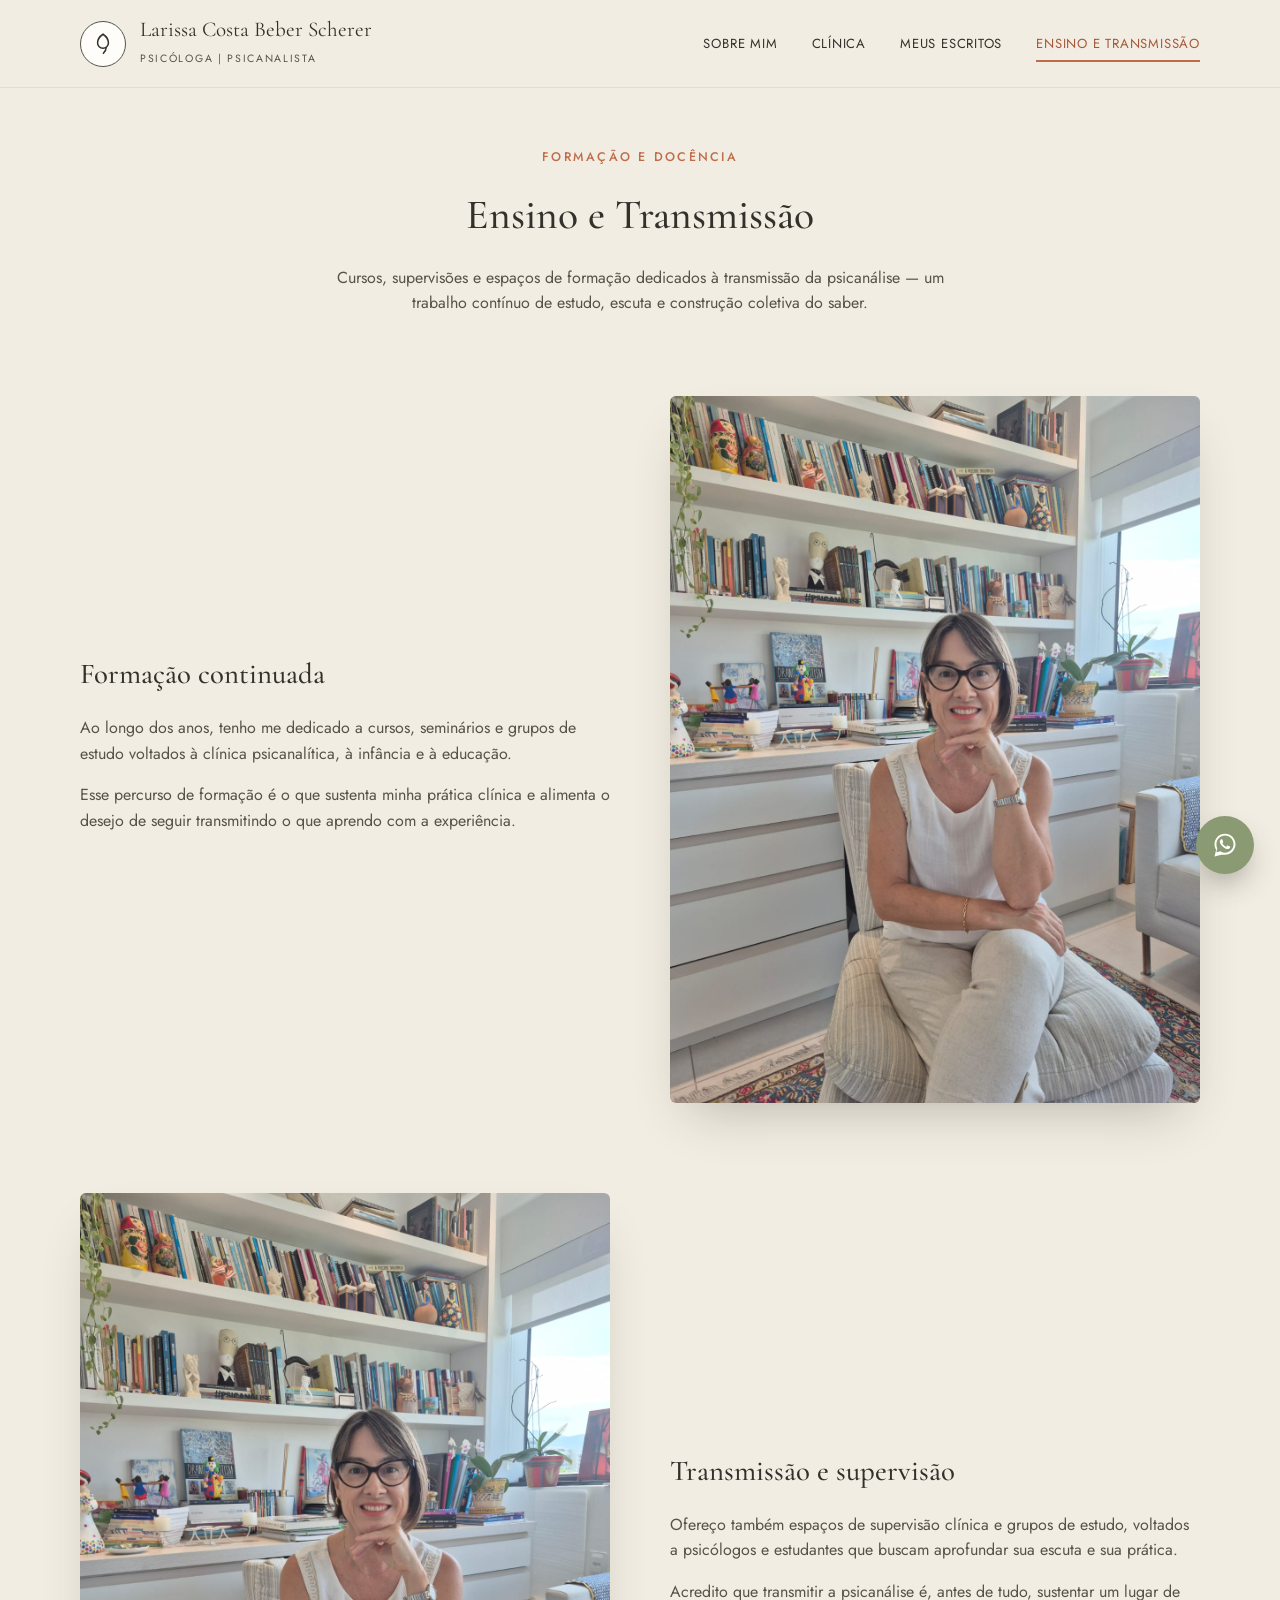
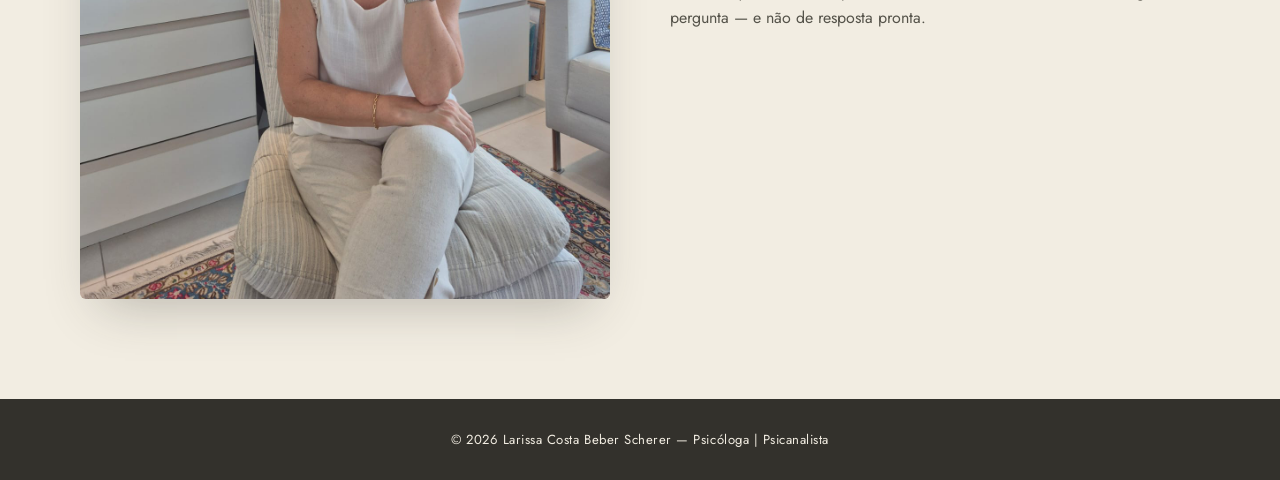
==== ensino-transmissao.html @ 965fe055 "feat: phase one" ====
<!DOCTYPE html>
<html lang="pt-BR">
<head>
<meta charset="UTF-8">
<meta name="viewport" content="width=device-width, initial-scale=1.0">
<title>Ensino e Transmissão | Larissa Costa Beber Scherer</title>
<link rel="preconnect" href="https://fonts.googleapis.com">
<link href="https://fonts.googleapis.com/css2?family=Cormorant+Garamond:ital,wght@0,400;0,500;0,600;1,400;1,500&family=Jost:wght@300;400;500;600&display=swap" rel="stylesheet">
<link rel="stylesheet" href="style.css">
</head>
<body>

<header class="site-header">
  <div class="header-inner">
    <!-- ============ ESPAÇO PARA A LOGO ============ -->
    <a href="index.html" class="logo">
      <span class="logo-mark">
        <svg viewBox="0 0 24 24" fill="none" stroke="#33312c" stroke-width="1.4"><path d="M12 3c-3 2-5 5-5 8a5 5 0 0010 0c0-3-2-6-5-8z"/><path d="M12 21c2-2 3-4 3-6"/></svg>
      </span>
      <span class="logo-text">
        <span class="nome">Larissa Costa Beber Scherer</span><br>
        <span class="titulo">Psicóloga | Psicanalista</span>
      </span>
    </a>

    <nav class="main-nav">
      <a href="index.html#sobre">Sobre mim</a>
      <a href="index.html#clinica">Clínica</a>
      <a href="index.html#escritos">Meus escritos</a>
      <a href="ensino-transmissao.html" class="active">Ensino e Transmissão</a>
    </nav>

    <button class="nav-toggle" aria-label="Abrir menu">
      <span></span><span></span><span></span>
    </button>
  </div>
</header>

<!-- ===================== TÍTULO DA PÁGINA ===================== -->
<section class="pagina-hero">
  <div class="container">
    <span class="eyebrow">Formação e docência</span>
    <h1>Ensino e Transmissão</h1>
    <p class="lead">Cursos, supervisões e espaços de formação dedicados à transmissão da psicanálise — um trabalho contínuo de estudo, escuta e construção coletiva do saber.</p>
  </div>
</section>

<section class="ensino-conteudo">
  <div class="container">

    <!-- Linha 1: texto à esquerda / imagem em cima à direita -->
    <div class="ensino-linha">
      <div class="texto">
        <h2>Formação continuada</h2>
        <p>Ao longo dos anos, tenho me dedicado a cursos, seminários e grupos de estudo voltados à clínica psicanalítica, à infância e à educação.</p>
        <p>Esse percurso de formação é o que sustenta minha prática clínica e alimenta o desejo de seguir transmitindo o que aprendo com a experiência.</p>
      </div>

      <!-- ============ ESPAÇO PARA IMAGEM 1 (em cima, à direita) ============ -->
      <div class="imagem-box">
        <img src="larissa.jpg" alt="Curso ou palestra ministrada por Larissa">
      </div>
    </div>

    <!-- Linha 2: imagem embaixo à esquerda / texto à direita -->
    <div class="ensino-linha inverte">
      <div class="texto">
        <h2>Transmissão e supervisão</h2>
        <p>Ofereço também espaços de supervisão clínica e grupos de estudo, voltados a psicólogos e estudantes que buscam aprofundar sua escuta e sua prática.</p>
        <p>Acredito que transmitir a psicanálise é, antes de tudo, sustentar um lugar de pergunta — e não de resposta pronta.</p>
      </div>

      <!-- ============ ESPAÇO PARA IMAGEM 2 (embaixo, à esquerda) ============ -->
      <div class="imagem-box">
        <img src="larissa.jpg" alt="Grupo de estudos ou supervisão">
      </div>
    </div>

  </div>
</section>

<footer>
  &copy; <span id="ano"></span> Larissa Costa Beber Scherer — Psicóloga | Psicanalista
</footer>

<!-- Botão flutuante do WhatsApp -->
<a class="whatsapp-float" href="https://wa.me/5521999880693?text=Ol%C3%A1%2C%20gostaria%20de%20agendar%20uma%20consulta" target="_blank" rel="noopener" aria-label="Conversar no WhatsApp">
  <svg viewBox="0 0 32 32"><path d="M16.001 3C9.373 3 4 8.373 4 15c0 2.386.694 4.61 1.902 6.487L4 29l7.72-1.879A11.94 11.94 0 0016 27c6.628 0 12-5.373 12-12S22.629 3 16.001 3zm0 21.75a9.71 9.71 0 01-4.951-1.353l-.355-.21-4.583 1.116 1.128-4.463-.232-.366A9.716 9.716 0 016.25 15c0-5.376 4.375-9.75 9.751-9.75 5.375 0 9.75 4.374 9.75 9.75s-4.375 9.75-9.75 9.75zm5.361-7.302c-.294-.147-1.738-.858-2.008-.956-.27-.098-.466-.147-.663.147-.196.294-.76.955-.932 1.152-.171.196-.343.221-.637.074-.294-.147-1.241-.457-2.364-1.458-.874-.78-1.464-1.743-1.636-2.037-.171-.294-.018-.453.129-.6.132-.132.294-.343.441-.515.147-.171.196-.294.294-.49.098-.196.049-.368-.025-.515-.074-.147-.663-1.6-.909-2.19-.24-.575-.484-.497-.663-.506l-.564-.01c-.196 0-.515.074-.785.368-.27.294-1.03 1.007-1.03 2.456 0 1.449 1.055 2.85 1.202 3.046.147.196 2.077 3.172 5.034 4.447.703.303 1.252.484 1.68.62.706.225 1.348.193 1.856.117.566-.084 1.738-.71 1.983-1.396.245-.686.245-1.274.171-1.396-.073-.123-.269-.196-.563-.343z"/></svg>
</a>

<script src="script.js"></script>
<script>document.getElementById("ano").textContent = new Date().getFullYear();</script>
</body>
</html>
---- style.css ----
/* ============================================
   Larissa Costa Beber Scherer — Psicóloga | Psicanalista
   Paleta: creme, terracota, verde-oliva, carvão
   ============================================ */

:root {
  --creme: #f2ede2;
  --creme-escuro: #e8e0d0;
  --areia: #ddd2b8;
  --carvao: #33312c;
  --carvao-suave: #55534a;
  --terracota: #bf6c4a;
  --terracota-escuro: #a5583a;
  --oliva: #8a9a72;
  --oliva-escuro: #6d7f5a;
  --branco: #fffdf9;

  --fonte-display: "Cormorant Garamond", Georgia, serif;
  --fonte-corpo: "Jost", "Segoe UI", Arial, sans-serif;

  --largura-max: 1200px;
}

* { box-sizing: border-box; }

html { scroll-behavior: smooth; }

body {
  margin: 0;
  font-family: var(--fonte-corpo);
  color: var(--carvao);
  background: var(--creme);
  line-height: 1.6;
  -webkit-font-smoothing: antialiased;
}

img { max-width: 100%; display: block; }

a { color: inherit; text-decoration: none; }

.container {
  max-width: var(--largura-max);
  margin: 0 auto;
  padding: 0 40px;
}

.eyebrow {
  font-family: var(--fonte-corpo);
  font-size: 0.78rem;
  letter-spacing: 0.18em;
  text-transform: uppercase;
  color: var(--terracota);
  font-weight: 500;
}

h1, h2, h3 {
  font-family: var(--fonte-display);
  font-weight: 500;
  color: var(--carvao);
  margin: 0;
}

/* ===================== HEADER ===================== */

.site-header {
  position: sticky;
  top: 0;
  z-index: 50;
  background: var(--creme);
  border-bottom: 1px solid rgba(51,49,44,0.08);
}

.header-inner {
  max-width: var(--largura-max);
  margin: 0 auto;
  padding: 18px 40px;
  display: flex;
  align-items: center;
  justify-content: space-between;
  gap: 24px;
}

/* Espaço reservado para a logo */
.logo {
  display: flex;
  align-items: center;
  gap: 14px;
}

.logo-mark {
  width: 46px;
  height: 46px;
  border-radius: 50%;
  border: 1.5px solid var(--carvao-suave);
  display: flex;
  align-items: center;
  justify-content: center;
  flex-shrink: 0;
  overflow: hidden;
  background: var(--branco);
}

.logo-mark img {
  width: 100%;
  height: 100%;
  object-fit: cover;
}

.logo-mark svg { width: 26px; height: 26px; }

.logo-text .nome {
  font-family: var(--fonte-display);
  font-size: 1.32rem;
  line-height: 1.1;
}

.logo-text .titulo {
  font-size: 0.66rem;
  letter-spacing: 0.16em;
  color: var(--carvao-suave);
  text-transform: uppercase;
}

nav.main-nav {
  display: flex;
  align-items: center;
  gap: 34px;
}

nav.main-nav a {
  font-size: 0.82rem;
  letter-spacing: 0.06em;
  text-transform: uppercase;
  color: var(--carvao);
  position: relative;
  padding: 4px 0;
}

nav.main-nav a::after {
  content: "";
  position: absolute;
  left: 0; right: 0; bottom: -4px;
  height: 2px;
  background: var(--terracota);
  transform: scaleX(0);
  transform-origin: left;
  transition: transform 0.25s ease;
}

nav.main-nav a:hover::after,
nav.main-nav a.active::after {
  transform: scaleX(1);
}

nav.main-nav a.active { color: var(--terracota-escuro); }

.nav-toggle {
  display: none;
  background: none;
  border: none;
  cursor: pointer;
  padding: 8px;
}

.nav-toggle span {
  display: block;
  width: 24px;
  height: 2px;
  background: var(--carvao);
  margin: 5px 0;
  transition: 0.25s;
}

/* ===================== BOTÕES ===================== */

.btn {
  display: inline-flex;
  align-items: center;
  gap: 8px;
  padding: 13px 28px;
  border-radius: 4px;
  font-size: 0.82rem;
  letter-spacing: 0.06em;
  text-transform: uppercase;
  font-weight: 500;
  cursor: pointer;
  border: 1.5px solid transparent;
  transition: all 0.2s ease;
}

.btn-primary {
  background: var(--terracota);
  color: var(--branco);
}
.btn-primary:hover { background: var(--terracota-escuro); }

.btn-outline {
  border-color: var(--carvao);
  color: var(--carvao);
  background: transparent;
}
.btn-outline:hover { background: var(--carvao); color: var(--branco); }

.btn-whatsapp {
  background: var(--oliva);
  color: var(--branco);
}
.btn-whatsapp:hover { background: var(--oliva-escuro); }

.btn-whatsapp svg { width: 17px; height: 17px; }

/* ===================== HERO ===================== */

.hero {
  position: relative;
  overflow: hidden;
  padding: 90px 0 70px;
}

.hero-decor {
  position: absolute;
  right: -80px;
  top: -60px;
  width: 480px;
  height: 480px;
  opacity: 0.5;
  z-index: 0;
  pointer-events: none;
}

.hero-inner {
  position: relative;
  z-index: 1;
  display: grid;
  grid-template-columns: 1.1fr 0.9fr;
  gap: 60px;
  align-items: center;
}

.hero-copy .eyebrow { margin-bottom: 18px; display: block; }

.hero-copy h1 {
  font-size: 3.1rem;
  line-height: 1.15;
  margin-bottom: 22px;
}

.hero-copy p.lead {
  font-size: 1.05rem;
  color: var(--terracota-escuro);
  max-width: 460px;
  margin-bottom: 34px;
}

.hero-actions {
  display: flex;
  gap: 16px;
  flex-wrap: wrap;
}

/* Espaço para a foto da Larissa */
.hero-photo {
  position: relative;
}

.hero-photo .frame {
  border-radius: 6px;
  overflow: hidden;
  box-shadow: 0 30px 60px -20px rgba(51,49,44,0.35);
  aspect-ratio: 5 / 6;
}

.hero-photo .quote-card {
  position: absolute;
  left: -70px;
  bottom: -30px;
  background: var(--branco);
  padding: 26px 28px;
  max-width: 280px;
  border-radius: 4px;
  box-shadow: 0 20px 40px -15px rgba(51,49,44,0.25);
}

.hero-photo .quote-card .aspas {
  font-family: var(--fonte-display);
  font-size: 2.6rem;
  color: var(--oliva);
  line-height: 0.4;
  display: block;
  margin-bottom: 10px;
}

.hero-photo .quote-card p {
  font-family: var(--fonte-display);
  font-style: italic;
  font-size: 1.02rem;
  line-height: 1.5;
  margin: 0;
  color: var(--carvao-suave);
}

/* ===================== SEÇÕES GERAIS ===================== */

section { padding: 90px 0; }

.section-title {
  text-align: center;
  margin-bottom: 50px;
}

.section-title .eyebrow { display: block; margin-bottom: 10px; }

.section-title h2 { font-size: 2.1rem; }

/* ===================== ATENDIMENTO / CLÍNICA ===================== */

.atendimento { background: var(--creme-escuro); }

.cards-grid {
  display: grid;
  grid-template-columns: repeat(3, 1fr);
  gap: 26px;
}

.card {
  background: var(--branco);
  border-radius: 6px;
  padding: 30px;
  display: flex;
  gap: 20px;
  align-items: flex-start;
  transition: transform 0.25s ease, box-shadow 0.25s ease;
}

.card:hover {
  transform: translateY(-4px);
  box-shadow: 0 20px 40px -20px rgba(51,49,44,0.25);
}

.card .icon {
  width: 56px;
  height: 56px;
  border-radius: 50%;
  border: 1.5px solid var(--terracota);
  display: flex;
  align-items: center;
  justify-content: center;
  flex-shrink: 0;
}

.card .icon svg { width: 26px; height: 26px; stroke: var(--terracota); }

.card h3 { font-size: 1.2rem; margin-bottom: 8px; }
.card p { margin: 0; font-size: 0.92rem; color: var(--carvao-suave); }

/* ===================== SOBRE MIM ===================== */

.sobre .container {
  display: grid;
  grid-template-columns: 0.85fr 1.15fr;
  gap: 60px;
  align-items: center;
}

.sobre .imagem-box {
  border-radius: 6px;
  overflow: hidden;
  aspect-ratio: 4/5;
}

/* Garante que imagem OU vídeo preencham a caixa do mesmo jeito */
.imagem-box img,
.imagem-box video {
  width: 100%;
  height: 100%;
  object-fit: cover;
  display: block;
  background: var(--carvao);
}

.sobre p { color: var(--carvao-suave); margin-bottom: 16px; }

/* ===================== ESCRITOS ===================== */

.escritos { background: var(--creme-escuro); }

.escritos-grid {
  display: grid;
  grid-template-columns: 1fr 1fr;
  gap: 60px;
  align-items: center;
}

.escritos-copy p { color: var(--carvao-suave); margin-bottom: 26px; }

.livros {
  display: flex;
  gap: 16px;
  align-items: flex-end;
  justify-content: center;
}

.livro {
  width: 120px;
  height: 260px;
  border-radius: 3px 8px 8px 3px;
  box-shadow: 4px 6px 18px rgba(0,0,0,0.25);
  display: flex;
  align-items: flex-end;
  padding: 18px 14px;
  color: var(--branco);
  font-family: var(--fonte-display);
  font-size: 1.05rem;
  line-height: 1.25;
}

.livro.a { background: #4d6a73; }
.livro.b { background: #d8cdb8; color: var(--carvao); height: 230px; }
.livro.c { background: var(--terracota); height: 245px; }

/* ===================== CONTATO ===================== */

.contato { position: relative; overflow: hidden; }

.contato .container {
  display: grid;
  grid-template-columns: 1fr 1fr;
  gap: 60px;
  position: relative;
  z-index: 1;
}

.contato-lista {
  list-style: none;
  padding: 0;
  margin: 24px 0 30px;
}

.contato-lista li {
  display: flex;
  align-items: center;
  gap: 14px;
  margin-bottom: 16px;
  font-size: 0.95rem;
}

.contato-lista svg { width: 20px; height: 20px; stroke: var(--terracota); flex-shrink: 0; }

.redes { display: flex; gap: 22px; margin-top: 10px; }
.redes a { display: flex; align-items: center; gap: 8px; font-size: 0.9rem; }
.redes svg { width: 20px; height: 20px; stroke: var(--carvao); }

/* ===================== FOOTER ===================== */

footer {
  background: var(--carvao);
  color: var(--creme);
  padding: 30px 0;
  text-align: center;
  font-size: 0.82rem;
  letter-spacing: 0.04em;
}

/* ===================== WHATSAPP FLUTUANTE ===================== */

.whatsapp-float {
  position: fixed;
  right: 26px;
  bottom: 26px;
  width: 58px;
  height: 58px;
  border-radius: 50%;
  background: var(--oliva);
  display: flex;
  align-items: center;
  justify-content: center;
  box-shadow: 0 14px 30px -8px rgba(51,49,44,0.45);
  z-index: 60;
  transition: transform 0.2s ease, background 0.2s ease;
}

.whatsapp-float:hover { transform: scale(1.06); background: var(--oliva-escuro); }
.whatsapp-float svg { width: 28px; height: 28px; fill: var(--branco); }

/* ===================== PÁGINA: ENSINO E TRANSMISSÃO ===================== */

.pagina-hero {
  padding: 60px 0 20px;
  text-align: center;
}

.pagina-hero .eyebrow { display: block; margin-bottom: 14px; }
.pagina-hero h1 { font-size: 2.6rem; margin-bottom: 16px; }
.pagina-hero .lead {
  max-width: 620px;
  margin: 0 auto;
  color: var(--carvao-suave);
}

.ensino-conteudo { padding: 60px 0 100px; }

.ensino-linha {
  display: grid;
  grid-template-columns: 1fr 1fr;
  gap: 60px;
  align-items: center;
  margin-bottom: 90px;
}

.ensino-linha:last-child { margin-bottom: 0; }

.ensino-linha .texto h2 {
  font-size: 1.8rem;
  margin-bottom: 18px;
}

.ensino-linha .texto p {
  color: var(--carvao-suave);
  margin-bottom: 14px;
}

.ensino-linha .imagem-box {
  border-radius: 6px;
  overflow: hidden;
  box-shadow: 0 25px 50px -20px rgba(51,49,44,0.3);
}

/* imagem 1: em cima, à direita -> ordem natural (texto esq / imagem dir) */
/* imagem 2: embaixo, à esquerda -> inverte ordem em telas grandes */
.ensino-linha.inverte .texto { order: 2; }
.ensino-linha.inverte .imagem-box { order: 1; }

/* ===================== RESPONSIVO ===================== */

@media (max-width: 980px) {
  .hero-inner { grid-template-columns: 1fr; }
  .hero-photo { order: -1; max-width: 420px; margin: 0 auto; }
  .hero-photo .quote-card { position: static; margin-top: 20px; max-width: 100%; }
  .sobre .container,
  .escritos-grid,
  .contato .container,
  .ensino-linha {
    grid-template-columns: 1fr !important;
  }
  .ensino-linha.inverte .texto,
  .ensino-linha.inverte .imagem-box { order: initial; }
  .cards-grid { grid-template-columns: 1fr; }
}

@media (max-width: 860px) {
  nav.main-nav {
    position: fixed;
    top: 82px;
    left: 0;
    right: 0;
    background: var(--creme);
    flex-direction: column;
    padding: 26px 40px;
    gap: 22px;
    border-bottom: 1px solid rgba(51,49,44,0.1);
    transform: translateY(-130%);
    opacity: 0;
    transition: all 0.3s ease;
    z-index: 40;
  }
  nav.main-nav.aberto { transform: translateY(0); opacity: 1; }
  .nav-toggle { display: block; }
  .hero-copy h1 { font-size: 2.3rem; }
  .header-inner { padding: 16px 24px; }
  .container { padding: 0 24px; }
}
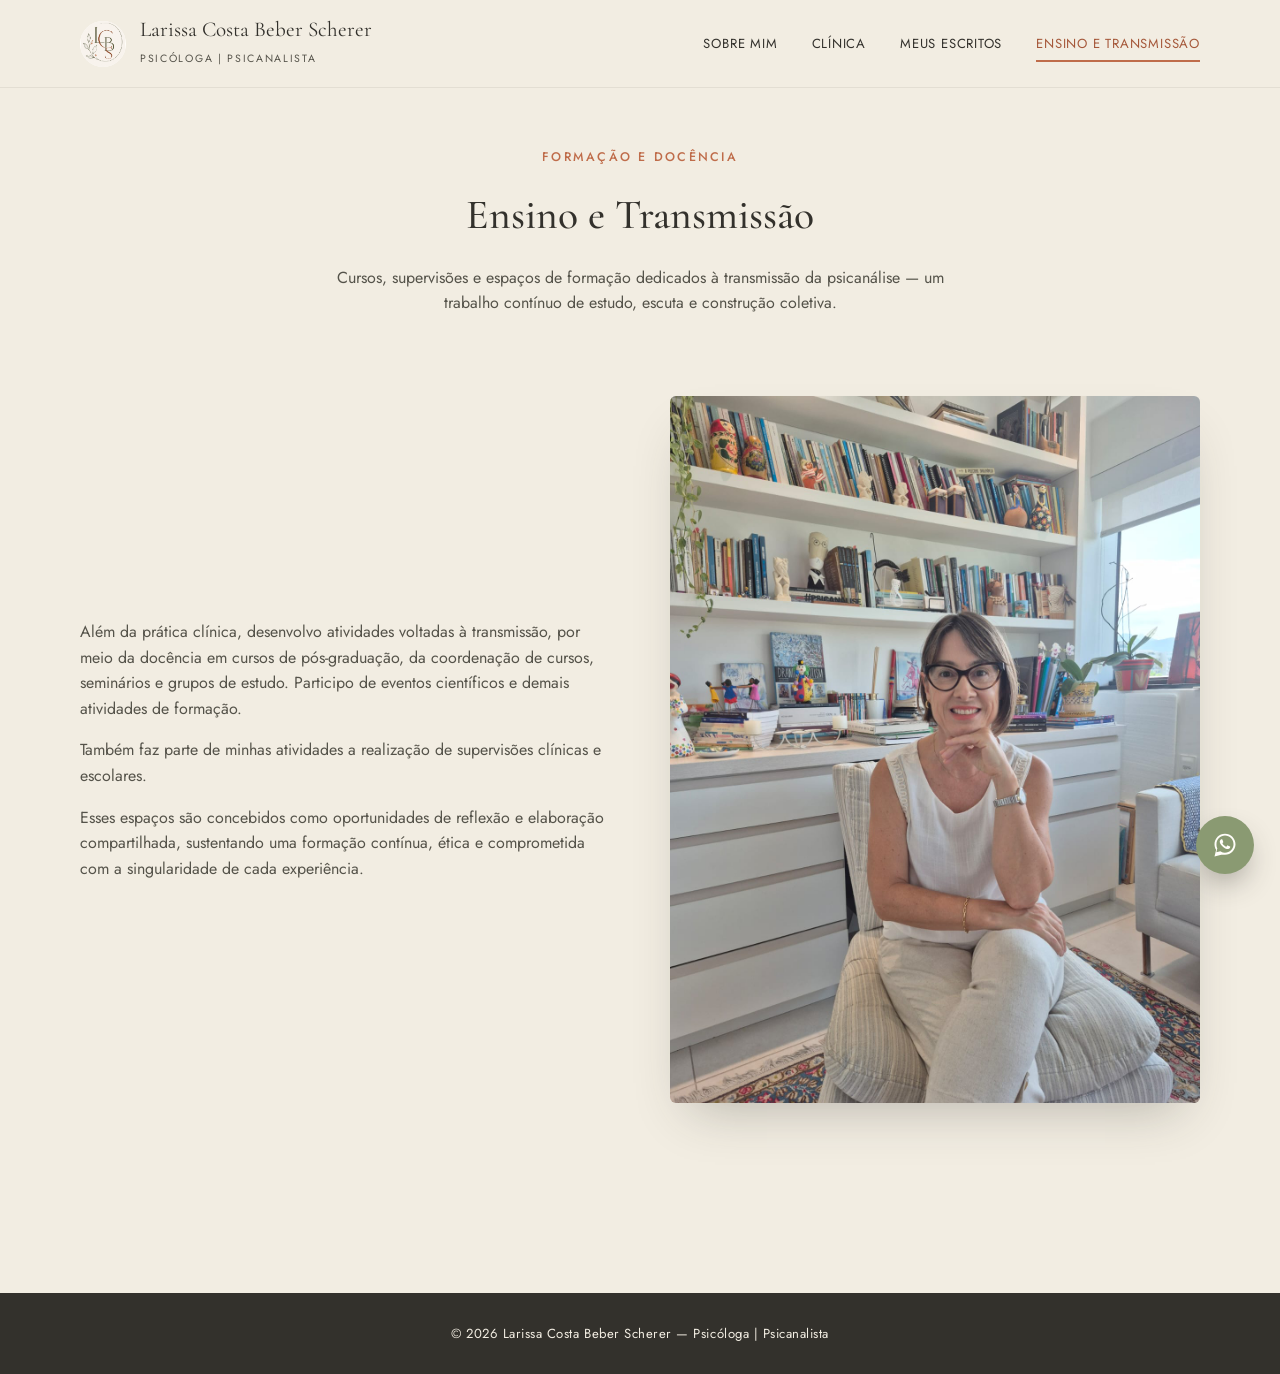
==== commit 98347b2f: "feat: images and animations" ====
--- a/ensino-transmissao.html
+++ b/ensino-transmissao.html
@@ -14,9 +14,9 @@
   <div class="header-inner">
     <!-- ============ ESPAÇO PARA A LOGO ============ -->
     <a href="index.html" class="logo">
-      <span class="logo-mark">
-        <svg viewBox="0 0 24 24" fill="none" stroke="#33312c" stroke-width="1.4"><path d="M12 3c-3 2-5 5-5 8a5 5 0 0010 0c0-3-2-6-5-8z"/><path d="M12 21c2-2 3-4 3-6"/></svg>
-      </span>
+  <span class="logo-mark">
+  <img src="logo_larissa.jpeg" alt="Logo Larissa Costa Beber Scherer">
+</span>
       <span class="logo-text">
         <span class="nome">Larissa Costa Beber Scherer</span><br>
         <span class="titulo">Psicóloga | Psicanalista</span>
@@ -41,7 +41,7 @@
   <div class="container">
     <span class="eyebrow">Formação e docência</span>
     <h1>Ensino e Transmissão</h1>
-    <p class="lead">Cursos, supervisões e espaços de formação dedicados à transmissão da psicanálise — um trabalho contínuo de estudo, escuta e construção coletiva do saber.</p>
+    <p class="lead">Cursos, supervisões e espaços de formação dedicados à transmissão da psicanálise — um trabalho contínuo de estudo, escuta e construção coletiva.</p>
   </div>
 </section>
 
@@ -51,9 +51,9 @@
     <!-- Linha 1: texto à esquerda / imagem em cima à direita -->
     <div class="ensino-linha">
       <div class="texto">
-        <h2>Formação continuada</h2>
-        <p>Ao longo dos anos, tenho me dedicado a cursos, seminários e grupos de estudo voltados à clínica psicanalítica, à infância e à educação.</p>
-        <p>Esse percurso de formação é o que sustenta minha prática clínica e alimenta o desejo de seguir transmitindo o que aprendo com a experiência.</p>
+        <p>Além da prática clínica, desenvolvo atividades voltadas à transmissão, por meio da docência em cursos de pós-graduação, da coordenação de cursos, seminários e grupos de estudo. Participo de eventos científicos e demais atividades de formação.</p>
+        <p>Também faz parte de minhas atividades a realização de supervisões clínicas e escolares.</p>
+        <p>Esses espaços são concebidos como oportunidades de reflexão e elaboração compartilhada, sustentando uma formação contínua, ética e comprometida com a singularidade de cada experiência.</p>
       </div>
 
       <!-- ============ ESPAÇO PARA IMAGEM 1 (em cima, à direita) ============ -->
@@ -64,19 +64,8 @@
 
     <!-- Linha 2: imagem embaixo à esquerda / texto à direita -->
     <div class="ensino-linha inverte">
-      <div class="texto">
-        <h2>Transmissão e supervisão</h2>
-        <p>Ofereço também espaços de supervisão clínica e grupos de estudo, voltados a psicólogos e estudantes que buscam aprofundar sua escuta e sua prática.</p>
-        <p>Acredito que transmitir a psicanálise é, antes de tudo, sustentar um lugar de pergunta — e não de resposta pronta.</p>
-      </div>
 
-      <!-- ============ ESPAÇO PARA IMAGEM 2 (embaixo, à esquerda) ============ -->
-      <div class="imagem-box">
-        <img src="larissa.jpg" alt="Grupo de estudos ou supervisão">
-      </div>
     </div>
-
-  </div>
 </section>
 
 <footer>
@@ -84,7 +73,7 @@
 </footer>
 
 <!-- Botão flutuante do WhatsApp -->
-<a class="whatsapp-float" href="https://wa.me/5521999880693?text=Ol%C3%A1%2C%20gostaria%20de%20agendar%20uma%20consulta" target="_blank" rel="noopener" aria-label="Conversar no WhatsApp">
+<a class="whatsapp-float" href="https://wa.me/5521999880692?text=Ol%C3%A1%2C%20gostaria%20de%20agendar%20uma%20consulta" target="_blank" rel="noopener" aria-label="Conversar no WhatsApp">
   <svg viewBox="0 0 32 32"><path d="M16.001 3C9.373 3 4 8.373 4 15c0 2.386.694 4.61 1.902 6.487L4 29l7.72-1.879A11.94 11.94 0 0016 27c6.628 0 12-5.373 12-12S22.629 3 16.001 3zm0 21.75a9.71 9.71 0 01-4.951-1.353l-.355-.21-4.583 1.116 1.128-4.463-.232-.366A9.716 9.716 0 016.25 15c0-5.376 4.375-9.75 9.751-9.75 5.375 0 9.75 4.374 9.75 9.75s-4.375 9.75-9.75 9.75zm5.361-7.302c-.294-.147-1.738-.858-2.008-.956-.27-.098-.466-.147-.663.147-.196.294-.76.955-.932 1.152-.171.196-.343.221-.637.074-.294-.147-1.241-.457-2.364-1.458-.874-.78-1.464-1.743-1.636-2.037-.171-.294-.018-.453.129-.6.132-.132.294-.343.441-.515.147-.171.196-.294.294-.49.098-.196.049-.368-.025-.515-.074-.147-.663-1.6-.909-2.19-.24-.575-.484-.497-.663-.506l-.564-.01c-.196 0-.515.074-.785.368-.27.294-1.03 1.007-1.03 2.456 0 1.449 1.055 2.85 1.202 3.046.147.196 2.077 3.172 5.034 4.447.703.303 1.252.484 1.68.62.706.225 1.348.193 1.856.117.566-.084 1.738-.71 1.983-1.396.245-.686.245-1.274.171-1.396-.073-.123-.269-.196-.563-.343z"/></svg>
 </a>
 
--- a/style.css
+++ b/style.css
@@ -91,7 +91,7 @@
   width: 46px;
   height: 46px;
   border-radius: 50%;
-  border: 1.5px solid var(--carvao-suave);
+  border: none;
   display: flex;
   align-items: center;
   justify-content: center;
@@ -103,7 +103,7 @@
 .logo-mark img {
   width: 100%;
   height: 100%;
-  object-fit: cover;
+  object-fit: contain;
 }
 
 .logo-mark svg { width: 26px; height: 26px; }
@@ -568,4 +568,36 @@
   .hero-copy h1 { font-size: 2.3rem; }
   .header-inner { padding: 16px 24px; }
   .container { padding: 0 24px; }
+}
+
+.livros-foto {
+  max-width: 300px;
+  margin: 0 auto;
+  border-radius: 6px;
+  overflow: hidden;
+  box-shadow: 0 25px 50px -20px rgba(51,49,44,0.3);
+  aspect-ratio: 4 / 5;
+}
+
+.livros-foto img {
+  width: 100%;
+  height: 100%;
+  object-fit: cover;
+  display: block;
+}
+
+.card-img {
+  width: 90px;
+  height: 90px;
+  flex-shrink: 0;
+  border-radius: 6px;
+  overflow: hidden;
+  margin-bottom: 0;
+}
+
+.card-img img {
+  width: 100%;
+  height: 100%;
+  object-fit: cover;
+  display: block;
 }
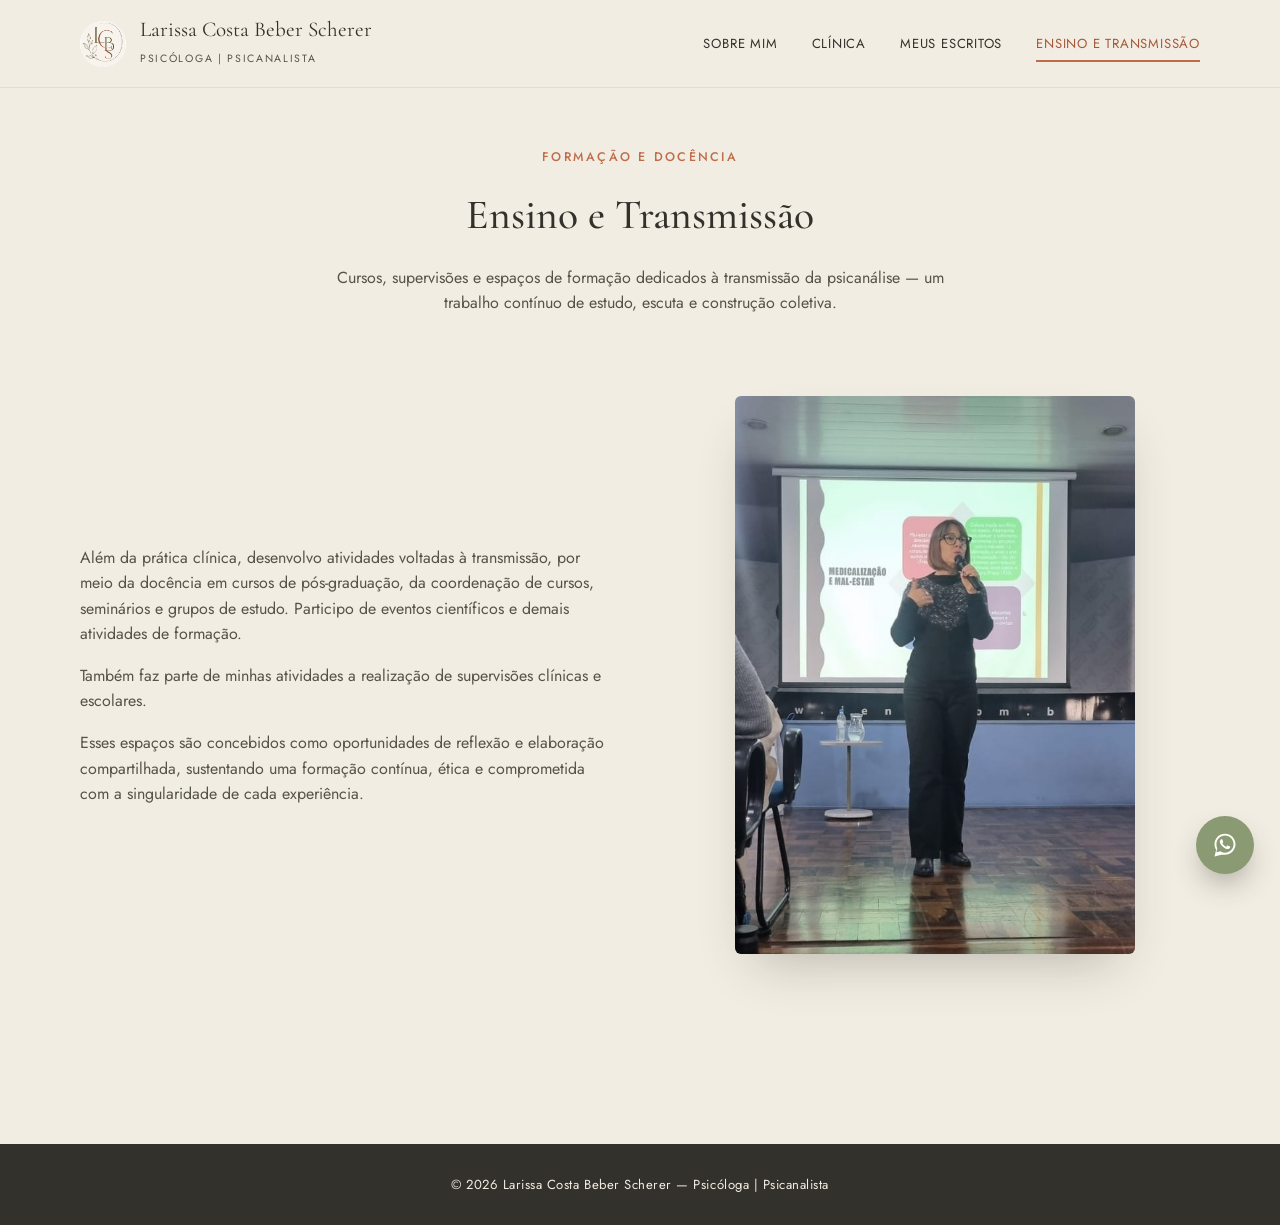
==== commit 9ed37de2: "updates: logo and texts" ====
--- a/ensino-transmissao.html
+++ b/ensino-transmissao.html
@@ -57,9 +57,9 @@
       </div>
 
       <!-- ============ ESPAÇO PARA IMAGEM 1 (em cima, à direita) ============ -->
-      <div class="imagem-box">
-        <img src="larissa.jpg" alt="Curso ou palestra ministrada por Larissa">
-      </div>
+<div class="imagem-box imagem-box--pequena">
+  <img src="imagem_aula.jpeg" alt="Curso ou palestra ministrada por Larissa">
+</div>
     </div>
 
     <!-- Linha 2: imagem embaixo à esquerda / texto à direita -->
--- a/style.css
+++ b/style.css
@@ -600,4 +600,10 @@
   height: 100%;
   object-fit: cover;
   display: block;
-}+}
+
+.imagem-box--pequena {
+  max-width: 400px;
+  margin: 0 auto;
+}
+
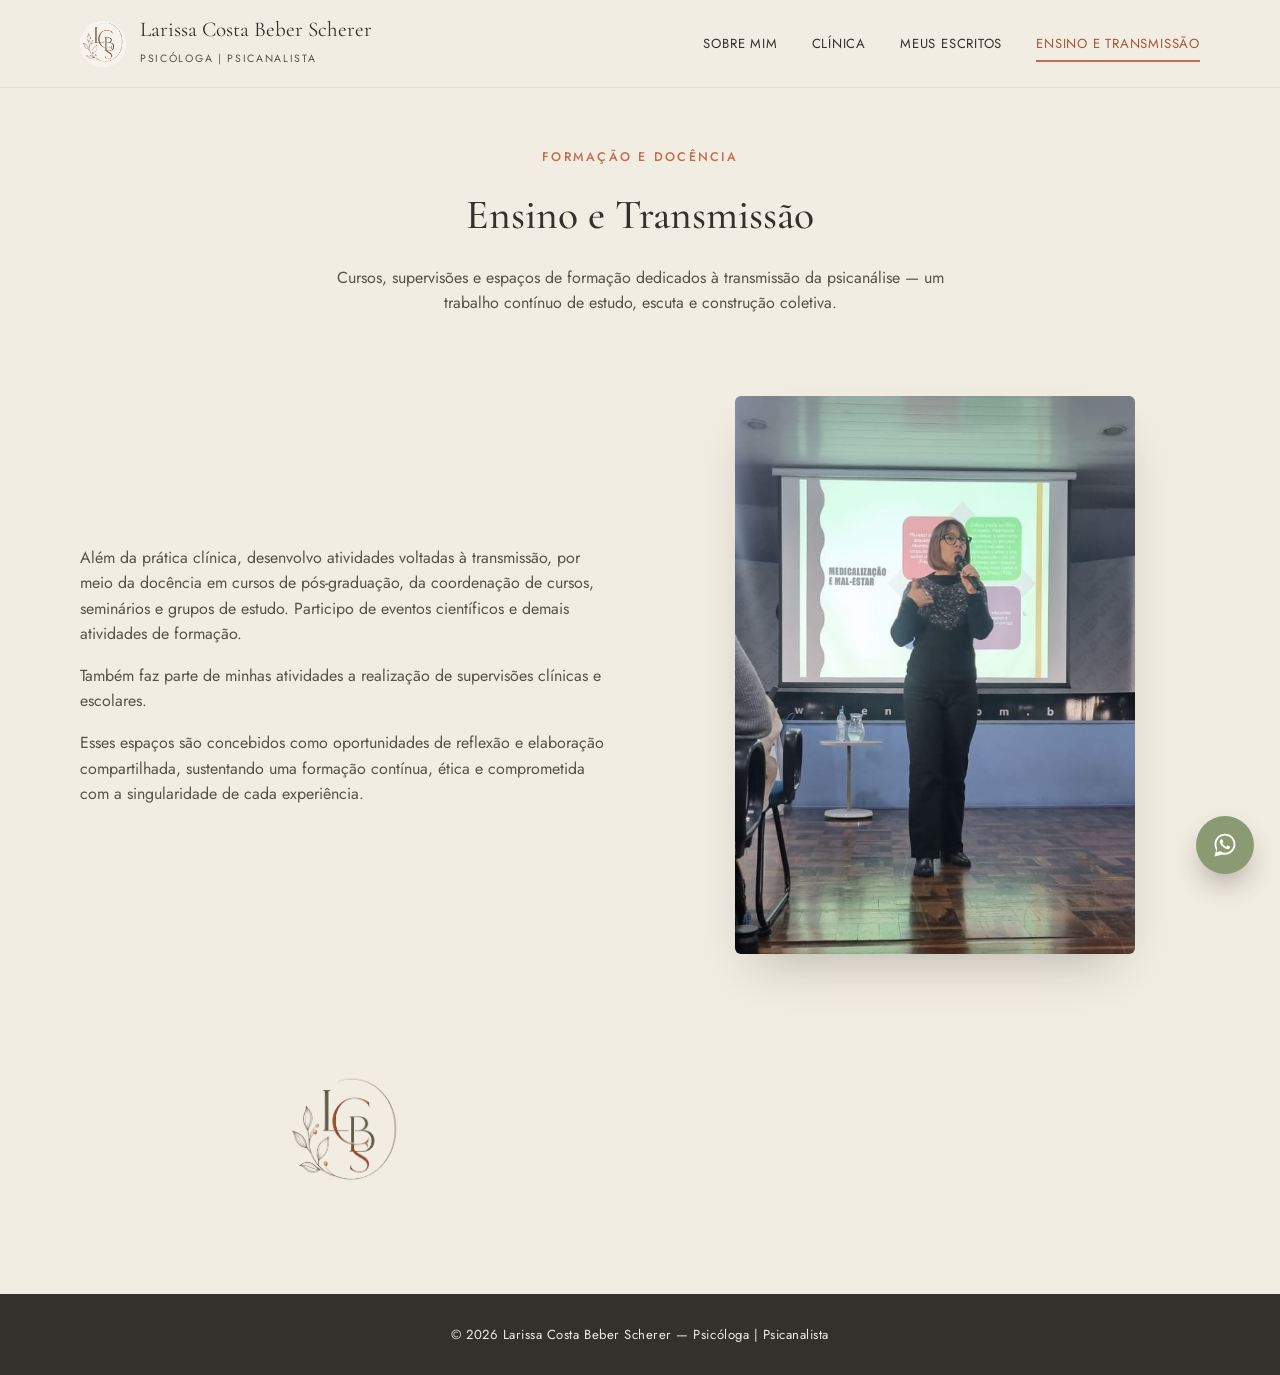
==== commit 97cfdc4c: "feat: texts and animations" ====
--- a/ensino-transmissao.html
+++ b/ensino-transmissao.html
@@ -64,9 +64,12 @@
 
     <!-- Linha 2: imagem embaixo à esquerda / texto à direita -->
     <div class="ensino-linha inverte">
+          <img src="logo_larissa_transparente.png" alt="Logo Larissa Costa Beber Scherer" class="footer-logo">
 
     </div>
 </section>
+
+
 
 <footer>
   &copy; <span id="ano"></span> Larissa Costa Beber Scherer — Psicóloga | Psicanalista
--- a/style.css
+++ b/style.css
@@ -607,3 +607,10 @@
   margin: 0 auto;
 }
 
+.footer-logo {
+  width: 120px;
+  height: 120px;
+  object-fit: contain;
+  margin: 30px auto 0;
+  display: block;
+}
